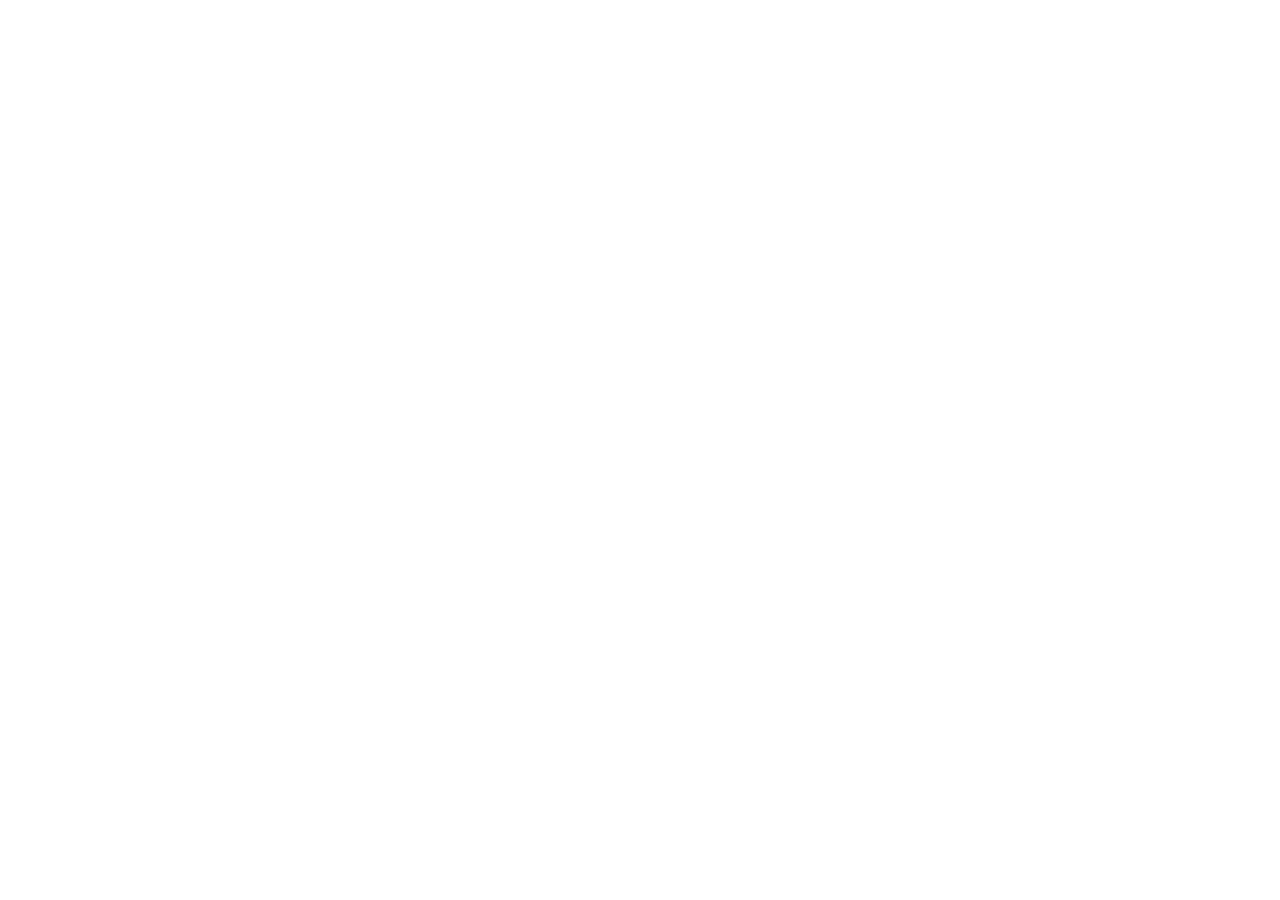
==== index.html @ b33a983b "first commit" ====
<!DOCTYPE html>
<html lang="es">
<head>
    <meta charset="UTF-8">
    <meta name="viewport" content="width=device-width, initial-scale=1.0">
    <title>Front-end Nexus</title>
    <link rel="stylesheet" href="css/styles.css">
</head>
<body>
    
    <script src="js/main.js"></script>
</body>
</html>
---- css/styles.css ----
/* Estilos principales */
body {
    margin: 0;
    padding: 0;
    box-sizing: border-box;
}
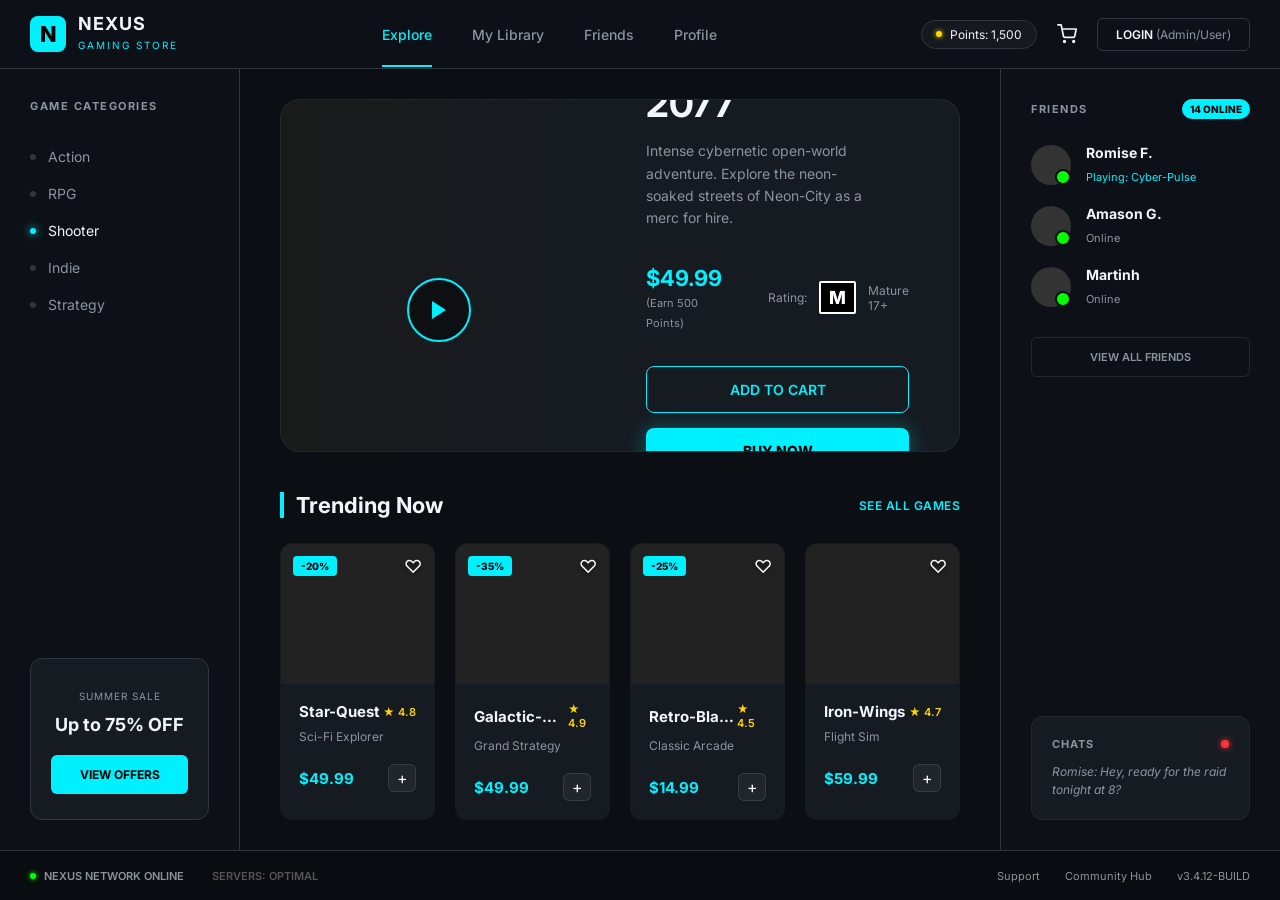
==== commit 5cea130d: "Dasborad creado estatica" ====
--- a/index.html
+++ b/index.html
@@ -3,11 +3,240 @@
 <head>
     <meta charset="UTF-8">
     <meta name="viewport" content="width=device-width, initial-scale=1.0">
-    <title>Front-end Nexus</title>
+    <title>NEXUS - Gaming Store</title>
     <link rel="stylesheet" href="css/styles.css">
+    <!-- Google Fonts -->
+    <link rel="preconnect" href="https://fonts.googleapis.com">
+    <link rel="preconnect" href="https://fonts.gstatic.com" crossorigin>
+    <link href="https://fonts.googleapis.com/css2?family=Inter:wght@400;500;600;700;800&display=swap" rel="stylesheet">
 </head>
 <body>
-    
+    <div class="app-container">
+        <!-- Navbar -->
+        <header class="navbar">
+            <div class="logo-area">
+                <div class="logo-icon">N</div>
+                <div class="logo-text">
+                    <h1>NEXUS</h1>
+                    <span>GAMING STORE</span>
+                </div>
+            </div>
+            
+            <nav class="main-nav">
+                <a href="#" class="active">Explore</a>
+                <a href="#">My Library</a>
+                <a href="#">Friends</a>
+                <a href="#">Profile</a>
+            </nav>
+
+            <div class="user-actions">
+                <div class="points">
+                    <span class="point-dot"></span> Points: 1,500
+                </div>
+                <div class="cart-icon">
+                    <svg width="20" height="20" viewBox="0 0 24 24" fill="none" stroke="currentColor" stroke-width="2" stroke-linecap="round" stroke-linejoin="round"><circle cx="9" cy="21" r="1"></circle><circle cx="20" cy="21" r="1"></circle><path d="M1 1h4l2.68 13.39a2 2 0 0 0 2 1.61h9.72a2 2 0 0 0 2-1.61L23 6H6"></path></svg>
+                </div>
+                <button class="login-btn">LOGIN <span>(Admin/User)</span></button>
+            </div>
+        </header>
+
+        <!-- Main Layout -->
+        <div class="main-layout">
+            <!-- Left Sidebar -->
+            <aside class="sidebar-left">
+                <div class="categories">
+                    <h2>GAME CATEGORIES</h2>
+                    <ul>
+                        <li><span class="dot"></span> Action</li>
+                        <li><span class="dot"></span> RPG</li>
+                        <li class="active"><span class="dot"></span> Shooter</li>
+                        <li><span class="dot"></span> Indie</li>
+                        <li><span class="dot"></span> Strategy</li>
+                    </ul>
+                </div>
+                
+                <div class="promo-box">
+                    <span class="promo-title">SUMMER SALE</span>
+                    <h3>Up to 75% OFF</h3>
+                    <button class="promo-btn">VIEW OFFERS</button>
+                </div>
+            </aside>
+
+            <!-- Main Content -->
+            <main class="content">
+                <!-- Featured Game -->
+                <section class="featured-game">
+                    <div class="featured-image" id="featured-img">
+                        <div class="play-btn">
+                            <svg width="24" height="24" viewBox="0 0 24 24" fill="currentColor"><path d="M5 3l14 9-14 9V3z"/></svg>
+                        </div>
+                        <div class="trailer-tags">
+                            <span class="live-dot"></span> LIVE TRAILER &nbsp;&nbsp; 4K HDR
+                        </div>
+                    </div>
+                    <div class="featured-info">
+                        <h2>Cyber-Pulse: 2077</h2>
+                        <p>Intense cybernetic open-world adventure. Explore the neon-soaked streets of Neon-City as a merc for hire.</p>
+                        
+                        <div class="price-rating">
+                            <div class="price">
+                                <span class="amount">$49.99</span>
+                                <span class="earn">(Earn 500 Points)</span>
+                            </div>
+                            <div class="rating">
+                                <span>Rating:</span>
+                                <div class="esrb">M</div>
+                                <span>Mature<br>17+</span>
+                            </div>
+                        </div>
+
+                        <div class="action-buttons">
+                            <button class="btn-outline">ADD TO CART</button>
+                            <button class="btn-solid">BUY NOW</button>
+                            <button class="btn-text">
+                                <svg width="16" height="16" viewBox="0 0 24 24" fill="none" stroke="currentColor" stroke-width="2" stroke-linecap="round" stroke-linejoin="round" style="vertical-align: middle; margin-right: 5px;"><polyline points="20 12 20 22 4 22 4 12"></polyline><rect x="2" y="7" width="20" height="5"></rect><line x1="12" y1="22" x2="12" y2="7"></line><path d="M12 7H7.5a2.5 2.5 0 0 1 0-5C11 2 12 7 12 7z"></path><path d="M12 7h4.5a2.5 2.5 0 0 0 0-5C13 2 12 7 12 7z"></path></svg>
+                                GIFT TO FRIEND
+                            </button>
+                        </div>
+                    </div>
+                </section>
+
+                <!-- Trending Section -->
+                <section class="trending">
+                    <div class="section-header">
+                        <h2>Trending Now</h2>
+                        <a href="#" class="see-all">SEE ALL GAMES</a>
+                    </div>
+                    <div class="game-grid">
+                        <!-- Card 1 -->
+                        <div class="game-card">
+                            <div class="card-image" id="card-img-1">
+                                <span class="discount">-20%</span>
+                                <span class="heart">♡</span>
+                            </div>
+                            <div class="card-info">
+                                <div class="card-title-row">
+                                    <h4>Star-Quest</h4>
+                                    <span class="star">★ 4.8</span>
+                                </div>
+                                <span class="genre">Sci-Fi Explorer</span>
+                                <div class="card-bottom">
+                                    <span class="card-price">$49.99</span>
+                                    <button class="add-btn">+</button>
+                                </div>
+                            </div>
+                        </div>
+                        <!-- Card 2 -->
+                        <div class="game-card">
+                            <div class="card-image" id="card-img-2">
+                                <span class="discount">-35%</span>
+                                <span class="heart">♡</span>
+                            </div>
+                            <div class="card-info">
+                                <div class="card-title-row">
+                                    <h4>Galactic-Command</h4>
+                                    <span class="star">★ 4.9</span>
+                                </div>
+                                <span class="genre">Grand Strategy</span>
+                                <div class="card-bottom">
+                                    <span class="card-price">$49.99</span>
+                                    <button class="add-btn">+</button>
+                                </div>
+                            </div>
+                        </div>
+                        <!-- Card 3 -->
+                        <div class="game-card">
+                            <div class="card-image" id="card-img-3">
+                                <span class="discount">-25%</span>
+                                <span class="heart">♡</span>
+                            </div>
+                            <div class="card-info">
+                                <div class="card-title-row">
+                                    <h4>Retro-Blaster</h4>
+                                    <span class="star">★ 4.5</span>
+                                </div>
+                                <span class="genre">Classic Arcade</span>
+                                <div class="card-bottom">
+                                    <span class="card-price">$14.99</span>
+                                    <button class="add-btn">+</button>
+                                </div>
+                            </div>
+                        </div>
+                        <!-- Card 4 -->
+                        <div class="game-card">
+                            <div class="card-image" id="card-img-4">
+                                <span class="heart">♡</span>
+                            </div>
+                            <div class="card-info">
+                                <div class="card-title-row">
+                                    <h4>Iron-Wings</h4>
+                                    <span class="star">★ 4.7</span>
+                                </div>
+                                <span class="genre">Flight Sim</span>
+                                <div class="card-bottom">
+                                    <span class="card-price">$59.99</span>
+                                    <button class="add-btn">+</button>
+                                </div>
+                            </div>
+                        </div>
+                    </div>
+                </section>
+            </main>
+
+            <!-- Right Sidebar -->
+            <aside class="sidebar-right">
+                <div class="friends-list">
+                    <div class="friends-header">
+                        <h2>FRIENDS</h2>
+                        <span class="online-count">14 ONLINE</span>
+                    </div>
+                    <div class="friend-item">
+                        <div class="avatar online" id="avatar-1"></div>
+                        <div class="friend-info">
+                            <h4>Romise F.</h4>
+                            <span class="playing">Playing: Cyber-Pulse</span>
+                        </div>
+                    </div>
+                    <div class="friend-item">
+                        <div class="avatar online" id="avatar-2"></div>
+                        <div class="friend-info">
+                            <h4>Amason G.</h4>
+                            <span class="playing-status">Online</span>
+                        </div>
+                    </div>
+                    <div class="friend-item">
+                        <div class="avatar online" id="avatar-3"></div>
+                        <div class="friend-info">
+                            <h4>Martinh</h4>
+                            <span class="playing-status">Online</span>
+                        </div>
+                    </div>
+                    <button class="view-all-btn">VIEW ALL FRIENDS</button>
+                </div>
+                
+                <div class="chat-widget">
+                    <div class="chat-header">
+                        <h4>CHATS</h4>
+                        <span class="unread-dot"></span>
+                    </div>
+                    <p>Romise: Hey, ready for the raid tonight at 8?</p>
+                </div>
+            </aside>
+        </div>
+
+        <!-- Footer -->
+        <footer class="footer">
+            <div class="status">
+                <span class="status-dot"></span> NEXUS NETWORK ONLINE
+                <span class="servers">SERVERS: OPTIMAL</span>
+            </div>
+            <div class="footer-links">
+                <a href="#">Support</a>
+                <a href="#">Community Hub</a>
+                <span>v3.4.12-BUILD</span>
+            </div>
+        </footer>
+    </div>
     <script src="js/main.js"></script>
 </body>
 </html>
--- a/css/styles.css
+++ b/css/styles.css
@@ -1,6 +1,228 @@
-/* Estilos principales */
-body {
+:root {
+    --bg-dark: #0d1117;
+    --bg-panel: #161b22;
+    --bg-card: #1c2128;
+    --accent-cyan: #00f0ff;
+    --text-main: #f0f6fc;
+    --text-muted: #8b949e;
+    --border-color: #30363d;
+    --font-family: 'Inter', sans-serif;
+}
+
+* {
     margin: 0;
     padding: 0;
     box-sizing: border-box;
 }
+
+body {
+    font-family: var(--font-family);
+    background-color: var(--bg-dark);
+    color: var(--text-main);
+    height: 100vh;
+    display: flex;
+    justify-content: center;
+    align-items: center;
+    overflow: hidden;
+}
+
+.app-container {
+    width: 100vw;
+    height: 100vh;
+    background-color: var(--bg-dark);
+    display: flex;
+    flex-direction: column;
+    overflow: hidden;
+}
+
+/* Typography */
+h1, h2, h3, h4 { font-weight: 700; }
+a { text-decoration: none; color: inherit; }
+button { cursor: pointer; font-family: inherit; }
+
+/* Navbar */
+.navbar {
+    display: flex;
+    justify-content: space-between;
+    align-items: center;
+    padding: 15px 30px;
+    border-bottom: 1px solid var(--border-color);
+    background-color: #0d1117;
+}
+
+.logo-area { display: flex; align-items: center; gap: 12px; }
+.logo-icon {
+    width: 36px; height: 36px;
+    background-color: var(--accent-cyan);
+    color: #000;
+    font-weight: 800; font-size: 22px;
+    display: flex; justify-content: center; align-items: center;
+    border-radius: 8px;
+}
+.logo-text h1 { font-size: 18px; margin: 0; letter-spacing: 1px; line-height: 1; }
+.logo-text span { font-size: 10px; color: var(--accent-cyan); letter-spacing: 2px; }
+
+.main-nav { display: flex; gap: 40px; }
+.main-nav a { font-size: 14px; color: var(--text-muted); font-weight: 500; transition: color 0.2s; position: relative;}
+.main-nav a:hover, .main-nav a.active { color: var(--text-main); }
+.main-nav a.active { color: var(--accent-cyan); }
+.main-nav a.active::after {
+    content: ''; position: absolute; bottom: -24px; left: 0; width: 100%; height: 2px; background-color: var(--accent-cyan);
+}
+
+.user-actions { display: flex; align-items: center; gap: 20px; }
+.points { font-size: 12px; border: 1px solid #30363d; padding: 6px 14px; border-radius: 20px; display: flex; align-items: center; gap: 8px; background: rgba(255,255,255,0.03); }
+.point-dot { width: 6px; height: 6px; background-color: #ffd700; border-radius: 50%; box-shadow: 0 0 5px #ffd700;}
+.cart-icon { color: var(--text-main); cursor: pointer; display: flex; align-items: center;}
+.login-btn {
+    background: transparent; border: 1px solid var(--border-color); color: var(--text-main);
+    padding: 8px 18px; border-radius: 6px; font-size: 12px; font-weight: 600;
+    transition: all 0.2s;
+}
+.login-btn:hover { background: rgba(255,255,255,0.05); }
+.login-btn span { color: var(--text-muted); font-weight: 400; }
+
+/* Main Layout */
+.main-layout { display: flex; flex: 1; overflow: hidden; }
+
+/* Left Sidebar */
+.sidebar-left {
+    width: 240px; padding: 30px;
+    border-right: 1px solid var(--border-color);
+    display: flex; flex-direction: column; justify-content: space-between;
+    background-color: var(--bg-dark);
+}
+.categories h2 { font-size: 11px; color: var(--text-muted); letter-spacing: 1.5px; margin-bottom: 25px; }
+.categories ul { list-style: none; }
+.categories li { 
+    font-size: 14px; color: var(--text-muted); padding: 10px 0; display: flex; align-items: center; gap: 12px; cursor: pointer; transition: color 0.2s;
+}
+.categories li:hover { color: var(--text-main); }
+.categories li.active { color: var(--text-main); }
+.categories .dot { width: 6px; height: 6px; background-color: #30363d; border-radius: 50%; }
+.categories li.active .dot { background-color: var(--accent-cyan); box-shadow: 0 0 8px var(--accent-cyan); }
+
+.promo-box {
+    background-color: var(--bg-panel); border-radius: 12px; padding: 25px 20px; text-align: center; border: 1px solid var(--border-color);
+}
+.promo-title { font-size: 10px; color: var(--text-muted); letter-spacing: 1px; }
+.promo-box h3 { font-size: 18px; margin: 10px 0 20px; }
+.promo-btn {
+    background-color: var(--accent-cyan); color: #000; border: none; padding: 12px; width: 100%;
+    border-radius: 6px; font-weight: 700; font-size: 12px; transition: opacity 0.2s;
+}
+.promo-btn:hover { opacity: 0.9; }
+
+/* Main Content */
+.content { flex: 1; padding: 30px 40px; overflow-y: auto; display: flex; flex-direction: column; gap: 40px; background-color: #0b0f14; }
+
+/* Featured Game */
+.featured-game {
+    display: flex; background-color: var(--bg-panel); border-radius: 20px; overflow: hidden; border: 1px solid rgba(255,255,255,0.05);
+}
+.featured-image {
+    flex: 1.2; background-color: #1a1a1a; position: relative; min-height: 420px;
+    background-image: url('https://images.unsplash.com/photo-1542751371-adc38448a05e?q=80&w=2070&auto=format&fit=crop'); /* Placeholder image */
+    background-size: cover; background-position: center;
+}
+.featured-image::after {
+    content: ''; position: absolute; top: 0; left: 0; right: 0; bottom: 0;
+    background: linear-gradient(to right, transparent, var(--bg-panel));
+}
+.play-btn {
+    position: absolute; top: 50%; left: 50%; transform: translate(-50%, -50%);
+    width: 64px; height: 64px; border-radius: 50%; border: 2px solid var(--accent-cyan);
+    display: flex; justify-content: center; align-items: center; color: var(--accent-cyan);
+    background: rgba(0, 0, 0, 0.4); cursor: pointer; backdrop-filter: blur(4px); z-index: 2; transition: transform 0.2s;
+}
+.play-btn:hover { transform: translate(-50%, -50%) scale(1.05); }
+.trailer-tags {
+    position: absolute; bottom: 25px; left: 25px; font-size: 11px; display: flex; align-items: center; gap: 8px; z-index: 2; font-weight: 600; color: #ccc;
+}
+.live-dot { width: 6px; height: 6px; background-color: #ff3333; border-radius: 50%; box-shadow: 0 0 5px #ff3333; }
+
+.featured-info { flex: 1; padding: 40px 50px; display: flex; flex-direction: column; justify-content: center; z-index: 2; }
+.featured-info h2 { font-size: 38px; margin-bottom: 15px; line-height: 1.1; letter-spacing: -0.5px; }
+.featured-info p { font-size: 14px; color: var(--text-muted); margin-bottom: 35px; line-height: 1.6; max-width: 90%; }
+
+.price-rating { display: flex; align-items: center; gap: 40px; margin-bottom: 35px; }
+.price .amount { font-size: 22px; font-weight: 700; color: var(--accent-cyan); display: inline-block; margin-right: 5px;}
+.price .earn { font-size: 11px; color: var(--text-muted); }
+.rating { display: flex; align-items: center; gap: 12px; font-size: 12px; color: var(--text-muted); }
+.esrb { background: #000; color: #fff; padding: 4px 8px; font-weight: 800; font-size: 18px; border: 2px solid #fff; border-radius: 2px; }
+
+.action-buttons { display: flex; flex-direction: column; gap: 15px; max-width: 280px; }
+.btn-outline { background: transparent; border: 1px solid var(--accent-cyan); color: var(--accent-cyan); padding: 14px; border-radius: 8px; font-weight: 600; font-size: 14px; transition: background 0.2s; }
+.btn-outline:hover { background: rgba(0, 240, 255, 0.05); }
+.btn-solid { background: var(--accent-cyan); border: none; color: #000; padding: 14px; border-radius: 8px; font-weight: 800; font-size: 14px; box-shadow: 0 0 20px rgba(0, 240, 255, 0.3); transition: transform 0.2s; }
+.btn-solid:hover { transform: translateY(-2px); }
+.btn-text { background: transparent; border: none; color: var(--text-muted); font-size: 12px; font-weight: 600; margin-top: 5px; transition: color 0.2s; }
+.btn-text:hover { color: var(--text-main); }
+
+/* Trending */
+.section-header { display: flex; justify-content: space-between; align-items: center; margin-bottom: 25px; }
+.section-header h2 { font-size: 22px; border-left: 4px solid var(--accent-cyan); padding-left: 12px; }
+.see-all { font-size: 12px; color: var(--accent-cyan); font-weight: 600; letter-spacing: 0.5px; }
+
+.game-grid { display: grid; grid-template-columns: repeat(4, 1fr); gap: 20px; }
+.game-card { background: var(--bg-panel); border-radius: 12px; overflow: hidden; border: 1px solid transparent; transition: all 0.3s ease; cursor: pointer; }
+.game-card:hover { border-color: rgba(0, 240, 255, 0.3); transform: translateY(-5px); }
+.card-image { height: 140px; background-color: #222; position: relative; background-size: cover; background-position: center; }
+#card-img-1 { background-image: url('https://images.unsplash.com/photo-1614729939124-032f0b56c9ce?q=80&w=2000&auto=format&fit=crop'); }
+#card-img-2 { background-image: url('https://images.unsplash.com/photo-1581822261290-991b38693d1b?q=80&w=2000&auto=format&fit=crop'); }
+#card-img-3 { background-image: url('https://images.unsplash.com/photo-1550745165-9bc0b252726f?q=80&w=2000&auto=format&fit=crop'); }
+#card-img-4 { background-image: url('https://images.unsplash.com/photo-1605901309584-818e25960b8f?q=80&w=2000&auto=format&fit=crop'); }
+
+.discount { position: absolute; top: 12px; left: 12px; background: var(--accent-cyan); color: #000; font-size: 10px; font-weight: 800; padding: 4px 8px; border-radius: 4px; }
+.heart { position: absolute; top: 12px; right: 12px; font-size: 18px; color: #fff; text-shadow: 0 2px 4px rgba(0,0,0,0.5); }
+.card-info { padding: 18px; }
+.card-title-row { display: flex; justify-content: space-between; align-items: center; margin-bottom: 8px; }
+.card-title-row h4 { font-size: 15px; white-space: nowrap; overflow: hidden; text-overflow: ellipsis; max-width: 80%; }
+.star { font-size: 11px; color: #ffd700; font-weight: 600; }
+.genre { font-size: 12px; color: var(--text-muted); display: block; margin-bottom: 20px; }
+.card-bottom { display: flex; justify-content: space-between; align-items: center; }
+.card-price { font-size: 15px; font-weight: 700; color: var(--accent-cyan); }
+.add-btn { background: rgba(255,255,255,0.05); border: 1px solid rgba(255,255,255,0.1); color: #fff; width: 28px; height: 28px; border-radius: 6px; display: flex; justify-content: center; align-items: center; font-size: 16px; transition: background 0.2s; }
+.add-btn:hover { background: rgba(255,255,255,0.15); }
+
+/* Right Sidebar */
+.sidebar-right {
+    width: 280px; padding: 30px; border-left: 1px solid var(--border-color);
+    display: flex; flex-direction: column; justify-content: space-between;
+    background-color: var(--bg-dark);
+}
+.friends-header { display: flex; justify-content: space-between; align-items: center; margin-bottom: 25px; }
+.friends-header h2 { font-size: 11px; color: var(--text-muted); letter-spacing: 1.5px; }
+.online-count { font-size: 10px; background: var(--accent-cyan); color: #000; padding: 4px 8px; border-radius: 12px; font-weight: 800; }
+
+.friend-item { display: flex; align-items: center; gap: 15px; margin-bottom: 20px; cursor: pointer; }
+.avatar { width: 40px; height: 40px; border-radius: 50%; background-color: #333; position: relative; background-size: cover; background-position: center; border: 2px solid transparent;}
+#avatar-1 { background-image: url('https://randomuser.me/api/portraits/men/32.jpg'); }
+#avatar-2 { background-image: url('https://randomuser.me/api/portraits/men/44.jpg'); }
+#avatar-3 { background-image: url('https://randomuser.me/api/portraits/men/67.jpg'); }
+
+.avatar.online::after { content: ''; position: absolute; bottom: -2px; right: -2px; width: 12px; height: 12px; background-color: #00ff00; border: 2px solid var(--bg-dark); border-radius: 50%; }
+
+.friend-info h4 { font-size: 14px; margin-bottom: 4px; }
+.friend-info .playing { font-size: 11px; color: var(--accent-cyan); }
+.friend-info .playing-status { font-size: 11px; color: var(--text-muted); }
+.view-all-btn { width: 100%; background: transparent; border: 1px solid rgba(255,255,255,0.1); color: var(--text-muted); padding: 12px; border-radius: 6px; font-size: 11px; font-weight: 600; margin-top: 10px; transition: all 0.2s; }
+.view-all-btn:hover { background: rgba(255,255,255,0.05); color: var(--text-main); }
+
+.chat-widget { background: var(--bg-panel); padding: 20px; border-radius: 12px; border: 1px solid rgba(255,255,255,0.05); }
+.chat-header { display: flex; justify-content: space-between; align-items: center; margin-bottom: 12px; }
+.chat-header h4 { font-size: 11px; color: var(--text-muted); letter-spacing: 1px; }
+.unread-dot { width: 8px; height: 8px; background-color: #ff3333; border-radius: 50%; box-shadow: 0 0 6px #ff3333;}
+.chat-widget p { font-size: 12px; color: var(--text-muted); font-style: italic; line-height: 1.5; }
+
+/* Footer */
+.footer {
+    display: flex; justify-content: space-between; align-items: center; padding: 15px 30px;
+    border-top: 1px solid var(--border-color); background-color: #090c10;
+    font-size: 11px; color: var(--text-muted); height: 50px;
+}
+.status { display: flex; align-items: center; gap: 8px; font-weight: 600; }
+.status-dot { width: 6px; height: 6px; background-color: #00ff00; border-radius: 50%; box-shadow: 0 0 5px #00ff00; }
+.servers { margin-left: 20px; color: #555; }
+.footer-links { display: flex; gap: 25px; }
+.footer-links a:hover { color: var(--text-main); }
